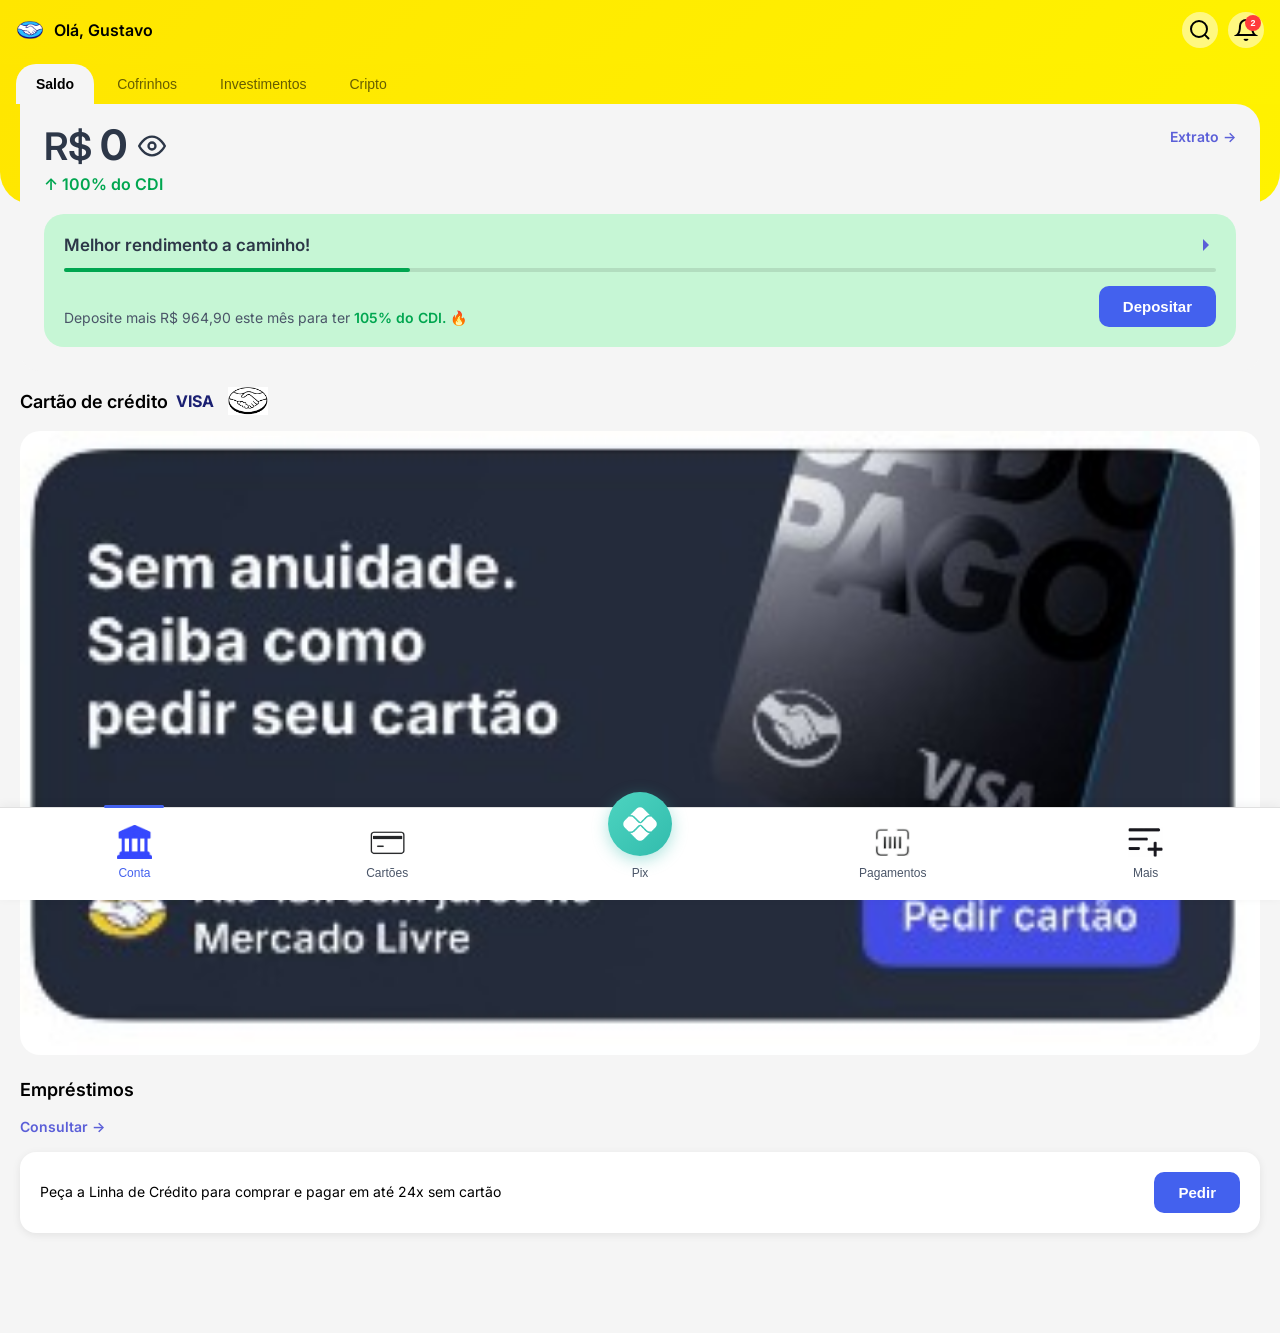
==== mercadopago.html @ a9dfc99f "Add files via upload" ====
<!DOCTYPE html>
<html lang="pt-BR">
<head>
    <meta charset="UTF-8">
    <meta name="viewport" content="width=device-width, initial-scale=1.0">
    <meta name="theme-color" content="#FFE600">
    <meta name="apple-mobile-web-app-capable" content="yes">
    <meta name="apple-mobile-web-app-status-bar-style" content="black-translucent">
    <title>Mercado Pago</title>
    <link rel="manifest" href="manifest.json">
    <link rel="apple-touch-icon" href="logomp.png">
    <link rel="preconnect" href="https://fonts.googleapis.com">
    <link rel="preconnect" href="https://fonts.gstatic.com" crossorigin>
    <link href="https://fonts.googleapis.com/css2?family=Inter:wght@300;400;500;600;700&display=swap" rel="stylesheet">
    <link rel="stylesheet" href="mercadopago.css">
</head>
<body>
    <div class="app">
        <!-- Header amarelo -->
        <header class="header">
            <div class="header-content">
                <div class="user-info">
                    <img src="logomp.png" alt="Mercado Pago" class="logo-mp">
                    <span class="greeting">Olá, Gustavo</span>
                </div>
                <div class="header-actions">
                    <button class="icon-btn">
                        <svg width="24" height="24" viewBox="0 0 24 24" fill="none" stroke="#000" stroke-width="2">
                            <circle cx="11" cy="11" r="8"/>
                            <path d="m21 21-4.35-4.35"/>
                        </svg>
                    </button>
                    <button class="icon-btn notification">
                        <svg width="24" height="24" viewBox="0 0 24 24" fill="none" stroke="#000" stroke-width="2">
                            <path d="M18 8A6 6 0 0 0 6 8c0 7-3 9-3 9h18s-3-2-3-9"/>
                            <path d="M13.73 21a2 2 0 0 1-3.46 0"/>
                        </svg>
                        <span class="badge">2</span>
                    </button>
                </div>
            </div>
        </header>

        <!-- Tabs -->
        <div class="tabs">
            <button class="tab active">Saldo</button>
            <button class="tab">Cofrinhos</button>
            <button class="tab">Investimentos</button>
            <button class="tab">Cripto</button>
        </div>

        <!-- Main content -->
        <main class="content">
            <!-- Saldo card -->
            <div class="balance-card">
                <div class="balance-header">
                    <div class="balance-amount" id="balance">
                        <span class="currency">R$</span>
                        <span class="value">0</span>
                        <button class="eye-btn">
                            <svg width="32" height="32" viewBox="0 0 24 24" fill="none" stroke="#2D3748" stroke-width="2">
                                <path d="M1 12s4-8 11-8 11 8 11 8-4 8-11 8-11-8-11-8z"/>
                                <circle cx="12" cy="12" r="3"/>
                            </svg>
                        </button>
                    </div>
                    <a href="#" class="extract-link">Extrato →</a>
                </div>
                <div class="cdi-info">↑ 100% do CDI</div>

                <!-- Rendimento card DENTRO -->
                <div class="promo-card green">
                    <div class="promo-header">
                        <h3>Melhor rendimento a caminho!</h3>
                        <svg width="20" height="20" viewBox="0 0 20 20" fill="#5B5FD8">
                            <path d="M7 4l6 6-6 6"/>
                        </svg>
                    </div>
                    <div class="progress-bar">
                        <div class="progress-fill"></div>
                    </div>
                    <div class="promo-bottom">
                        <p class="promo-text">Deposite mais R$ 964,90 este mês para ter <span class="highlight">105% do CDI.</span> 🔥</p>
                        <button class="btn-primary">Depositar</button>
                    </div>
                </div>
            </div>

            <!-- Cartão de crédito -->
            <section class="credit-section">
                <h2 class="section-title">
                    Cartão de crédito 
                    <span class="visa-logo">VISA</span>
                    <img src="images.png" alt="Cartão" class="card-icon-img">
                </h2>
                
                <div class="credit-card">
                    <img src="cartao.jpeg" alt="Cartão de crédito" class="card-bg-image">
                </div>
            </section>

            <!-- Empréstimos -->
            <section class="loan-section">
                <h2 class="section-title">Empréstimos</h2>
                <a href="#" class="link-primary">Consultar →</a>
            </section>

            <!-- Linha de crédito -->
            <div class="credit-line-card">
                <p>Peça a Linha de Crédito para comprar e pagar em até 24x sem cartão</p>
                <button class="btn-primary">Pedir</button>
            </div>
        </main>

        <!-- Bottom nav -->
        <nav class="bottom-nav">
            <button class="nav-item active">
                <img src="casinha.png" alt="Conta" class="nav-icon-img">
                <span>Conta</span>
            </button>
            <button class="nav-item">
                <img src="catao.png" alt="Cartões" class="nav-icon-img">
                <span>Cartões</span>
            </button>
            <button class="nav-item nav-center">
                <div class="nav-circle">
                    <img src="pix2.png" alt="Pix" class="pix-icon">
                </div>
                <span>Pix</span>
            </button>
            <button class="nav-item">
                <img src="pagamento.png" alt="Pagamentos" class="nav-icon-img">
                <span>Pagamentos</span>
            </button>
            <button class="nav-item">
                <img src="mais.png" alt="Mais" class="nav-icon-img">
                <span>Mais</span>
            </button>
        </nav>
    </div>

    <script src="mercadopago.js"></script>
</body>
</html>
---- mercadopago.css ----
* {
    margin: 0;
    padding: 0;
    box-sizing: border-box;
}

body {
    font-family: 'Inter', -apple-system, BlinkMacSystemFont, sans-serif;
    background-color: #FFE600;
    color: #000;
    overflow-x: hidden;
    width: 100%;
    max-width: 100vw;
    margin: 0;
    padding: 0;
}

.app {
    max-width: 100%;
    width: 100%;
    margin: 0 auto;
    background-color: #f5f5f5;
    min-height: 100vh;
    padding-bottom: 80px;
    overflow-x: hidden;
}

/* Header */
.header {
    background: linear-gradient(135deg, #FFE600 0%, #FFF200 100%);
    padding: 12px 16px 0;
    margin: 0;
    width: 100%;
}

.header-content {
    display: flex;
    justify-content: space-between;
    align-items: center;
    padding-bottom: 16px;
}

.user-info {
    display: flex;
    align-items: center;
    gap: 10px;
}

.logo-mp {
    height: 28px;
    width: auto;
}

.greeting {
    font-size: 16px;
    font-weight: 600;
    color: #000;
}

.header-actions {
    display: flex;
    gap: 10px;
}

.icon-btn {
    width: 36px;
    height: 36px;
    border-radius: 50%;
    background-color: rgba(255, 255, 255, 0.5);
    border: none;
    display: flex;
    align-items: center;
    justify-content: center;
    cursor: pointer;
    position: relative;
}

.notification .badge {
    position: absolute;
    top: 3px;
    right: 3px;
    background-color: #ff3b3b;
    color: white;
    font-size: 9px;
    font-weight: 700;
    width: 16px;
    height: 16px;
    border-radius: 50%;
    display: flex;
    align-items: center;
    justify-content: center;
}

/* Tabs */
.tabs {
    background: linear-gradient(135deg, #FFE600 0%, #FFF200 100%);
    display: flex;
    gap: 3px;
    padding: 0 16px 0;
    overflow-x: auto;
    position: relative;
    margin: 0;
    width: 100%;
}

.tabs::-webkit-scrollbar {
    display: none;
}

.tab {
    padding: 12px 20px;
    border-radius: 20px 20px 0 0;
    border: none;
    background-color: transparent;
    font-size: 14px;
    font-weight: 500;
    color: rgba(0, 0, 0, 0.6);
    cursor: pointer;
    white-space: nowrap;
    position: relative;
    z-index: 2;
}

.tab.active {
    background-color: #f5f5f5;
    color: #000;
    font-weight: 600;
}

/* Content */
.content {
    padding: 0;
    background-color: #f5f5f5;
    position: relative;
}

.content::before {
    content: '';
    position: absolute;
    top: 0;
    left: 0;
    right: 0;
    height:100px;
    background: linear-gradient(135deg, #FFE600 0%, #FFF200 100%);
    border-radius: 0 0 32px 32px;
    z-index: 0;
}

/* Balance card */
.balance-card {
    background-color: #f5f5f5;
    padding: 20px 24px 24px;
    border-radius: 0 24px 20px 20px;
    margin: 0 20px 16px;
    box-shadow: none;
    position: relative;
    z-index: 1;
}

.balance-header {
    display: flex;
    justify-content: space-between;
    align-items: flex-start;
    margin-bottom: 4px;
}

.balance-amount {
    display: flex;
    align-items: baseline;
    gap: 8px;
    cursor: pointer;
}

.currency {
    font-size: 32px;
    font-weight: 600;
    color: #2D3748;
    line-height: 1;
}

.value {
    font-size: 56px;
    font-weight: 700;
    color: #2D3748;
    letter-spacing: -1px;
    line-height: 1;
}

.eye-btn {
    background: none;
    border: none;
    cursor: pointer;
    padding: 0;
    display: flex;
    align-items: center;
    margin-left: 4px;
}

.eye-btn svg {
    width: 40px;
    height: 40px;
}

.extract-link {
    color: #5B5FD8;
    text-decoration: none;
    font-size: 14px;
    font-weight: 600;
    margin-top: 4px;
}

.cdi-info {
    color: #00A650;
    font-size: 16px;
    font-weight: 600;
    margin-top: 8px;
}

/* Promo card */
.promo-card {
    background: #C6F6D5;
    padding: 20px;
    border-radius: 20px;
    margin-top: 20px;
}

.promo-header {
    display: flex;
    justify-content: space-between;
    align-items: center;
    margin-bottom: 12px;
}

.promo-header h3 {
    font-size: 17px;
    font-weight: 600;
    color: #2D3748;
    line-height: 1.3;
    margin: 0;
}

.progress-bar {
    width: 100%;
    height: 4px;
    background-color: rgba(0, 0, 0, 0.1);
    border-radius: 2px;
    margin-bottom: 14px;
}

.progress-fill {
    width: 30%;
    height: 100%;
    background-color: #00A650;
    border-radius: 2px;
}

.promo-bottom {
    display: flex;
    justify-content: space-between;
    align-items: flex-end;
    gap: 16px;
}

.promo-text {
    font-size: 14px;
    color: #4A5568;
    line-height: 1.4;
    font-weight: 400;
    flex: 1;
    margin: 0;
}

.promo-text .highlight {
    color: #00A650;
    font-weight: 600;
}

.btn-primary {
    background-color: #4361EE;
    color: white;
    border: none;
    padding: 12px 24px;
    border-radius: 10px;
    font-size: 15px;
    font-weight: 700;
    cursor: pointer;
    white-space: nowrap;
    flex-shrink: 0;
    align-self: flex-end;
}

/* Credit section */
.credit-section {
    margin: 0 20px 24px;
}

.section-title {
    font-size: 18px;
    font-weight: 600;
    margin-bottom: 16px;
    display: flex;
    align-items: center;
    gap: 8px;
}

.visa-logo {
    font-size: 16px;
    font-weight: 700;
    color: #1A1F71;
}

.card-icon-img {
    height: 28px;
    width: auto;
    margin-left: 6px;
    vertical-align: middle;
}

.credit-card {
    border-radius: 20px;
    overflow: hidden;
    margin-bottom: 24px;
}

.card-bg-image {
    width: 100%;
    height: auto;
    display: block;
}

/* Loan section */
.loan-section {
    margin: 0 20px 16px;
}

.link-primary {
    color: #5B5FD8;
    text-decoration: none;
    font-size: 14px;
    font-weight: 600;
}

/* Credit line card */
.credit-line-card {
    background-color: #fff;
    padding: 20px;
    border-radius: 16px;
    display: flex;
    justify-content: space-between;
    align-items: center;
    gap: 16px;
    box-shadow: 0 2px 8px rgba(0, 0, 0, 0.08);
    margin: 0 20px 20px;
}

.credit-line-card p {
    flex: 1;
    font-size: 14px;
    line-height: 1.4;
    color: #000;
}

/* Bottom nav */
.bottom-nav {
    position: fixed;
    bottom: 0;
    left: 0;
    right: 0;
    max-width: 100%;
    width: 100%;
    background-color: #fff;
    display: flex;
    justify-content: space-around;
    align-items: center;
    padding: 12px 8px 16px;
    border-top: 1px solid #e0e0e0;
    box-shadow: 0 -2px 10px rgba(0, 0, 0, 0.05);
}

.nav-item {
    display: flex;
    flex-direction: column;
    align-items: center;
    gap: 6px;
    background: none;
    border: none;
    color: #4A5568;
    cursor: pointer;
    font-size: 12px;
    font-weight: 500;
    padding: 4px 8px;
    flex: 1;
    position: relative;
}

.nav-item.active {
    color: #4361EE;
}

.nav-item.active::before {
    content: '';
    position: absolute;
    top: -16px;
    left: 50%;
    transform: translateX(-50%);
    width: 60px;
    height: 3px;
    background-color: #4361EE;
    border-radius: 3px;
}

.nav-item.active svg {
    fill: #4361EE;
}

.nav-icon-img {
    width: 35px;
    height: 35px;
    object-fit: contain;
}

.nav-center {
    position: relative;
    margin-top: -32px;
}

.nav-circle {
    width: 64px;
    height: 64px;
    background: linear-gradient(135deg, #4DD4C0 0%, #32BCAD 100%);
    border-radius: 50%;
    display: flex;
    align-items: center;
    justify-content: center;
    margin-bottom: 4px;
    box-shadow: 0 4px 16px rgba(50, 188, 173, 0.4);
}

.pix-icon {
    width: 38px;
    height: 38px;
    object-fit: contain;
    filter: brightness(0) saturate(100%) invert(100%);
}
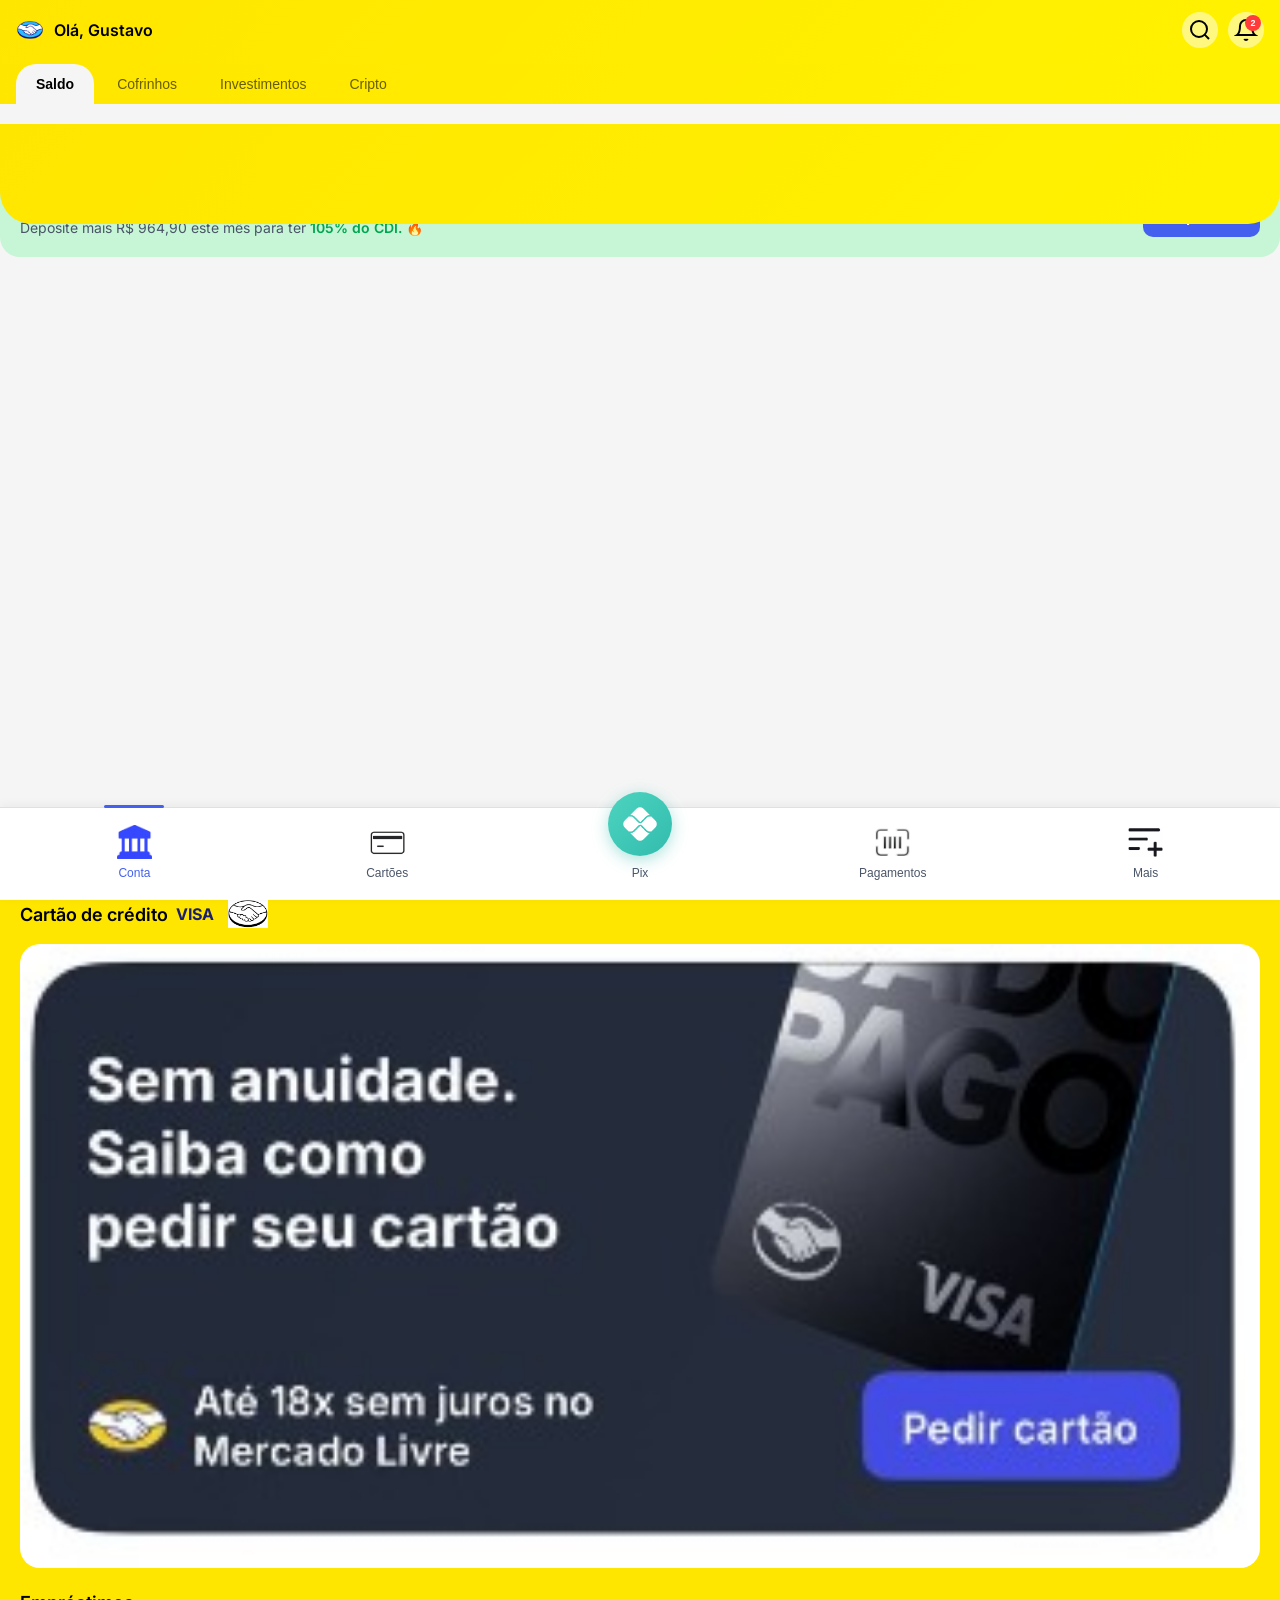
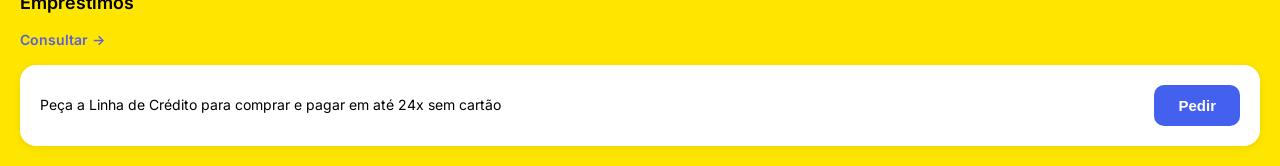
==== commit 319966c3: "Add files via upload" ====
--- a/mercadopago.html
+++ b/mercadopago.html
@@ -2,7 +2,7 @@
 <html lang="pt-BR">
 <head>
     <meta charset="UTF-8">
-    <meta name="viewport" content="width=device-width, initial-scale=1.0">
+    <meta name="viewport" content="width=device-width, initial-scale=1.0, maximum-scale=1.0, user-scalable=no">
     <meta name="theme-color" content="#FFE600">
     <meta name="apple-mobile-web-app-capable" content="yes">
     <meta name="apple-mobile-web-app-status-bar-style" content="black-translucent">
@@ -51,7 +51,7 @@
 
         <!-- Main content -->
         <main class="content">
-            <!-- Saldo card -->
+            <!-- Saldo card --
             <div class="balance-card">
                 <div class="balance-header">
                     <div class="balance-amount" id="balance">
@@ -141,4 +141,4 @@
 
     <script src="mercadopago.js"></script>
 </body>
-</html>
+</html>
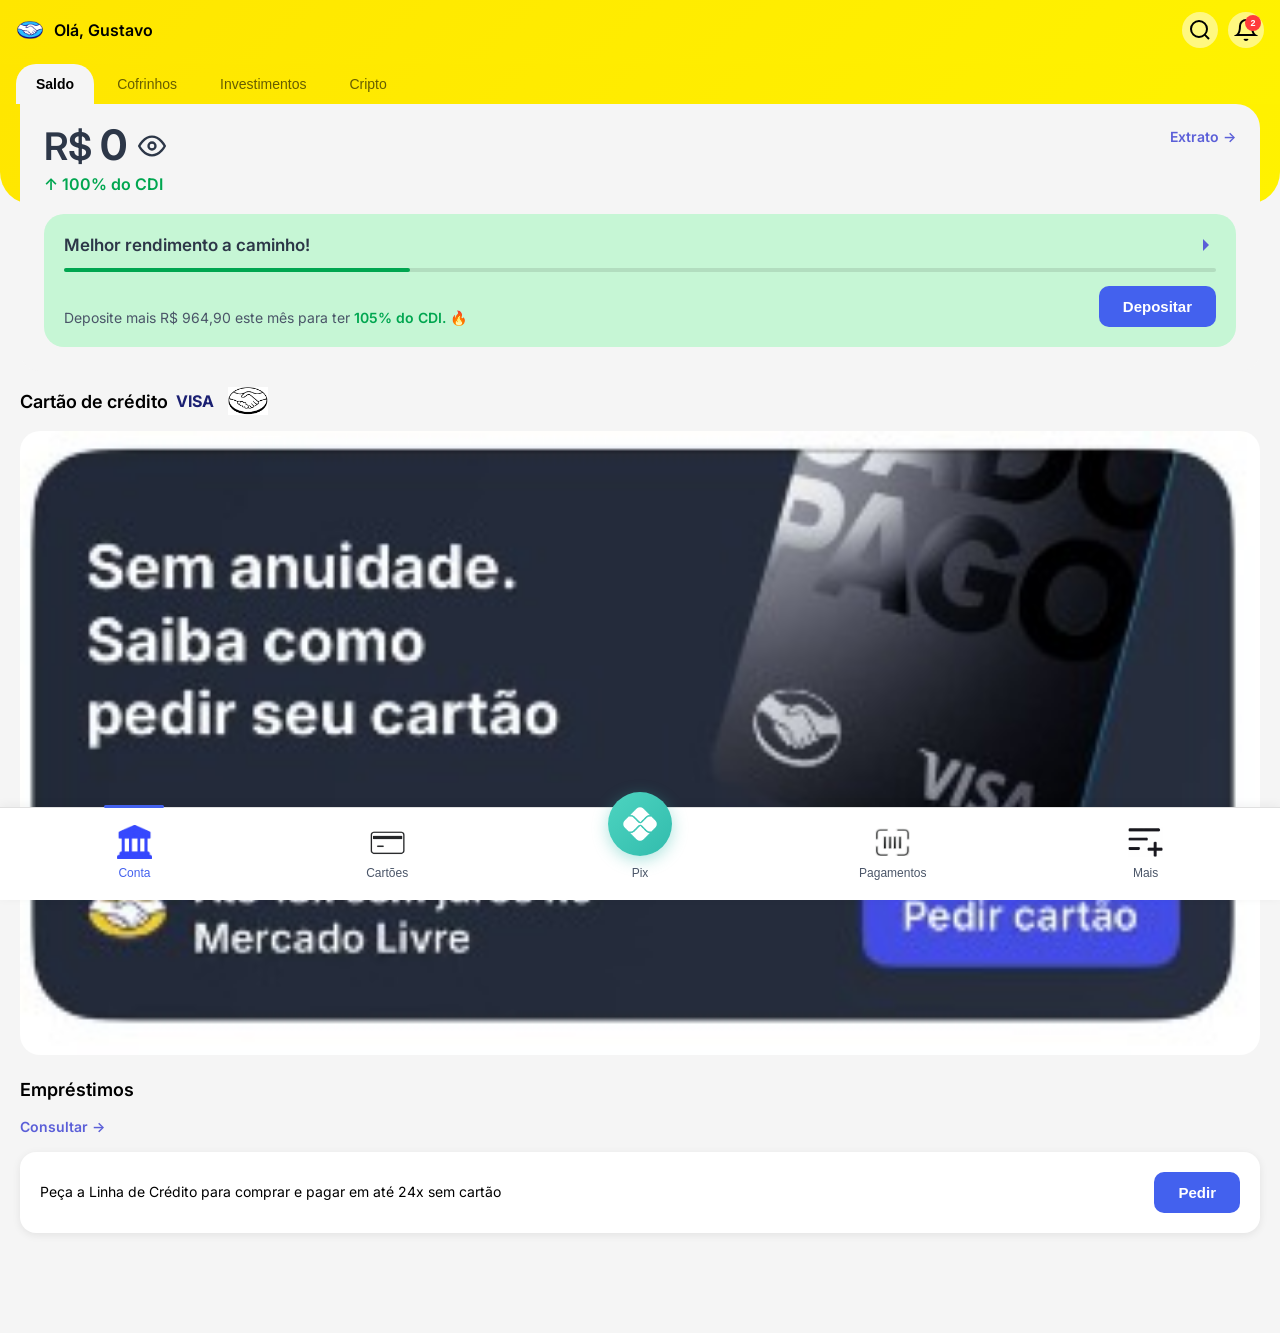
==== commit 557630b5: "Add files via upload" ====
--- a/mercadopago.html
+++ b/mercadopago.html
@@ -51,7 +51,7 @@
 
         <!-- Main content -->
         <main class="content">
-            <!-- Saldo card --
+            <!-- Saldo card -->
             <div class="balance-card">
                 <div class="balance-header">
                     <div class="balance-amount" id="balance">
